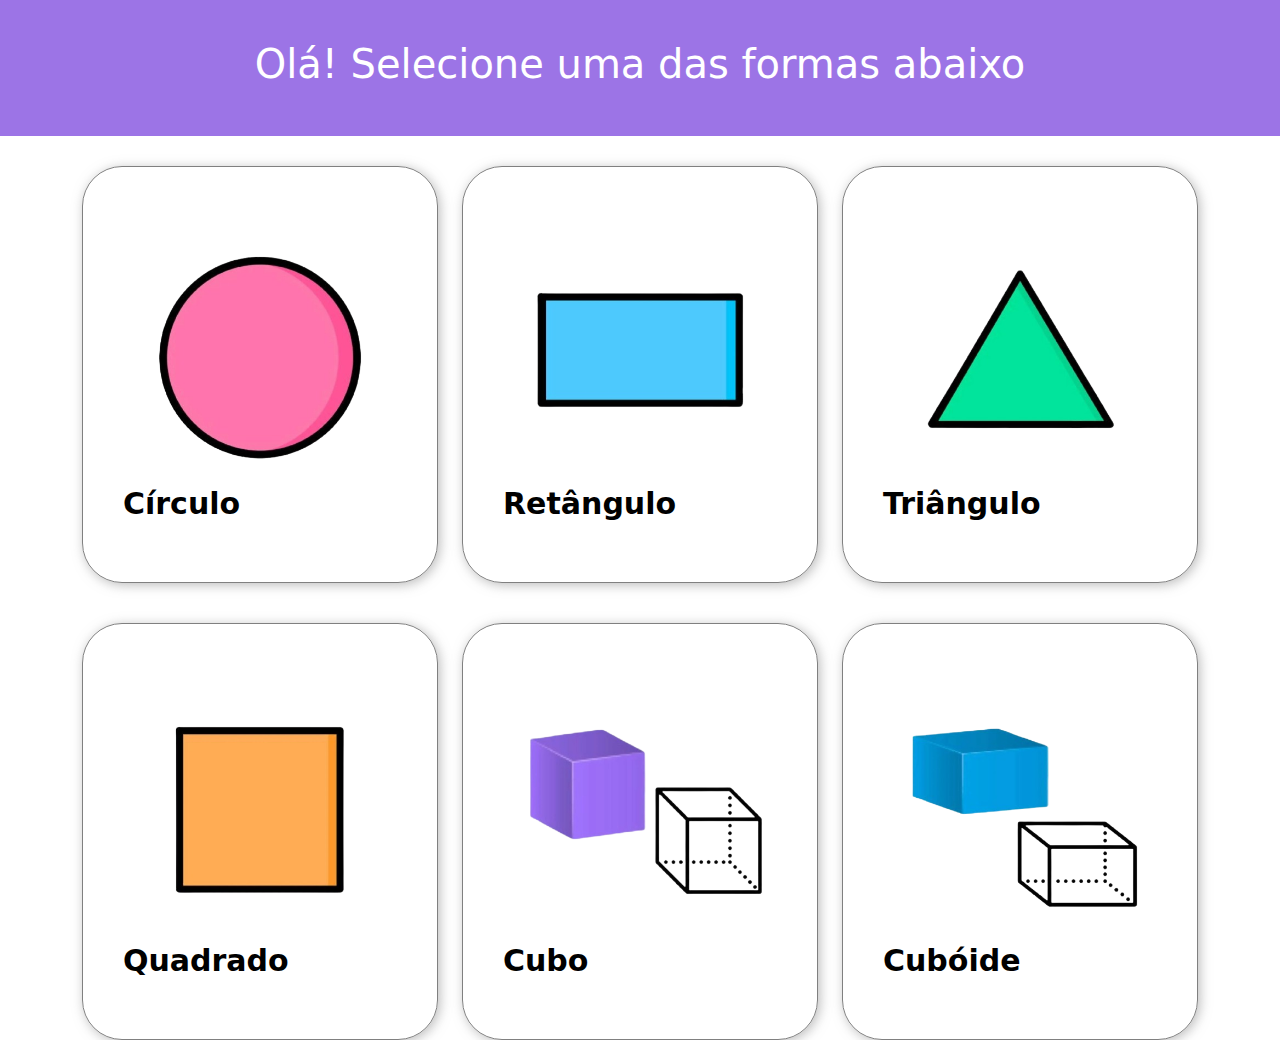
==== index.html @ ebcbe750 "initial commit" ====
<!DOCTYPE html>
<html lang="en">
<head>
    <meta charset="UTF-8">
    <meta name="viewport" content="width=device-width, initial-scale=1.0">
    <title>Aventureiros de Formas Proibidas</title>
    <link rel="stylesheet" href="css/estilo.css">
    <link rel="stylesheet" href="https://cdn.jsdelivr.net/npm/bootstrap@5.3.3/dist/css/bootstrap.min.css">
    <script src="https://cdn.jsdelivr.net/npm/@popperjs/core@2.11.8/dist/umd/popper.min.js" integrity="sha384-I7E8VVD/ismYTF4hNIPjVp/Zjvgyol6VFvRkX/vR+Vc4jQkC+hVqc2pM8ODewa9r" crossorigin="anonymous"></script>
    <script src="https://cdn.jsdelivr.net/npm/bootstrap@5.3.3/dist/js/bootstrap.min.js" integrity="sha384-0pUGZvbkm6XF6gxjEnlmuGrJXVbNuzT9qBBavbLwCsOGabYfZo0T0to5eqruptLy" crossorigin="anonymous"></script>
</head>
<body>
    <div class="main-container">
        <header class="header">
           <h1 class="text-center">Olá! Selecione uma das formas abaixo</h1>
        </header>
        <main class="container">
            <div class="row">
                <div class="col-sm-4 item">
                    <div class="forma-geometrica">
                        <a href="./circulo.html">
                            <img src="./img/circulo.png" class="card-img-top">
                            <div class="text">
                                <p>Círculo</p>
                            </div>
                        </a>
                    </div>
                </div>
                <div class="col-sm-4 item">
                    <div class="forma-geometrica">
                        <a href="./retangulo.html">
                            <img src="./img/retangulo.png" class="card-img-top">
                            <div class="text">
                                <p>Retângulo</p>
                            </div>
                        </a>
                    </div>
                </div>
                <div class="col-sm-4 item">
                    <div class="forma-geometrica">
                        <a href="./triangulo.html">
                            <img src="./img/triangulo.png" class="card-img-top">
                            <div class="text">
                                <p>Triângulo</p>
                            </div>
                        </a>
                    </div>
                </div>
            </div>

            <div class="row">
                <div class="col-sm-4 item">
                    <div class="forma-geometrica">
                        <a href="./quadrado.html">
                            <img src="./img/quadrado.png" class="card-img-top">
                            <div class="text">
                                <p>Quadrado</p>
                            </div>
                        </a>
                    </div>
                </div>
                <div class="col-sm-4 item">
                    <div class="forma-geometrica">
                        <a href="./cubo.html">
                            <img src="./img/cubo.png" class="card-img-top">
                            <div class="text">
                                <p>Cubo</p>
                            </div>
                        </a>
                    </div>
                </div>
                <div class="col-sm-4 item">
                    <div class="forma-geometrica">
                        <a href="./circulo.html">
                            <img src="./img/cuboide.png" class="card-img-top">
                            <div class="text">
                                <p>Cubóide</p>
                            </div>
                        </a>
                    </div>
                </div>
            </div>
        </main>
</body>

</html>
---- css/estilo.css ----
*{
    padding: 0;
    margin: 0;
}
.item{
    margin: 0 auto;
}
.header{
    padding: 40px;
    margin-bottom: 30px;
    background-color: rgb(156, 116, 230);
    color: white;
}
.forma-geometrica{
    display: flex;
    flex-direction: column;
    border-radius: 40px;
    border: 1px solid gray;
    padding: 40px;
    box-shadow: 2px 2px 12px rgba(158, 158, 158, 0.685);
}
.text p{
    font-size: 30px;
    font-weight: 700;
}

.item a{
    text-decoration: none;
    color: black;
}
.container{
    display: flex;
    flex-direction: column;
    gap: 40px;
}
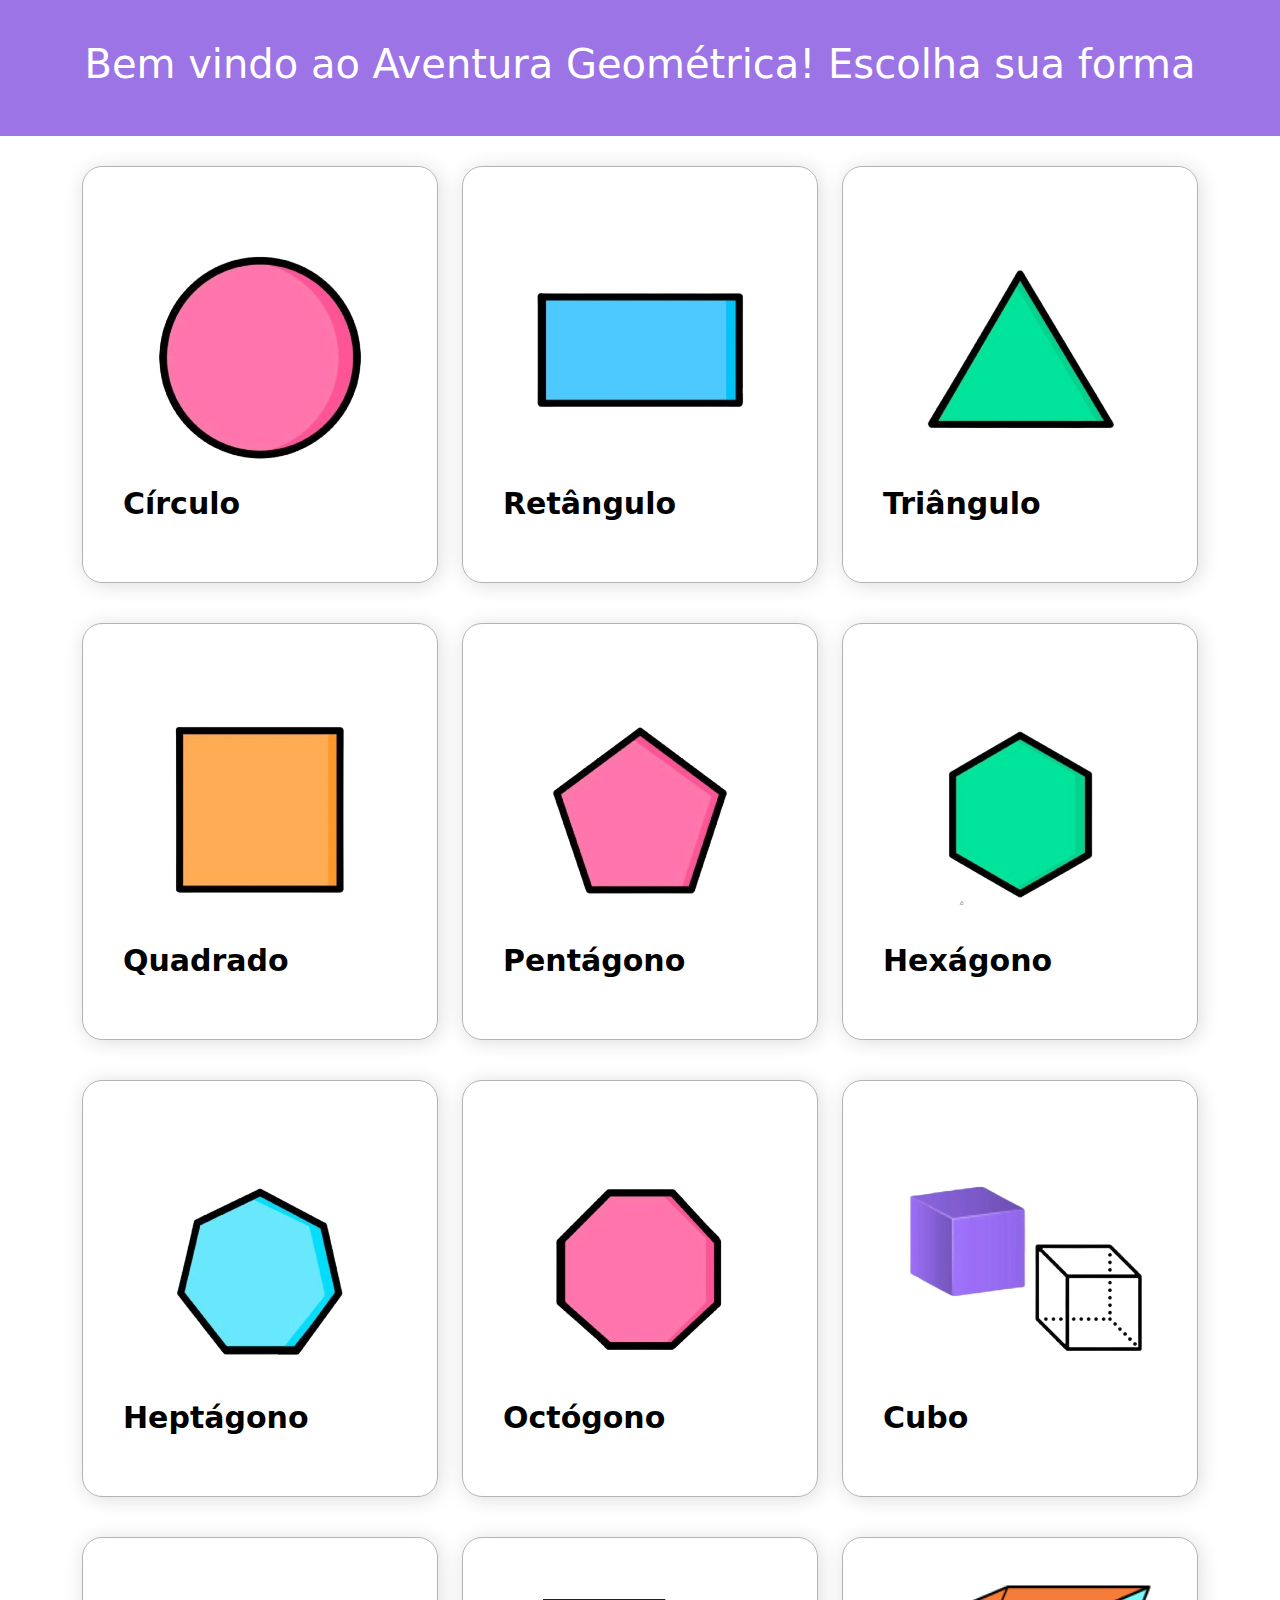
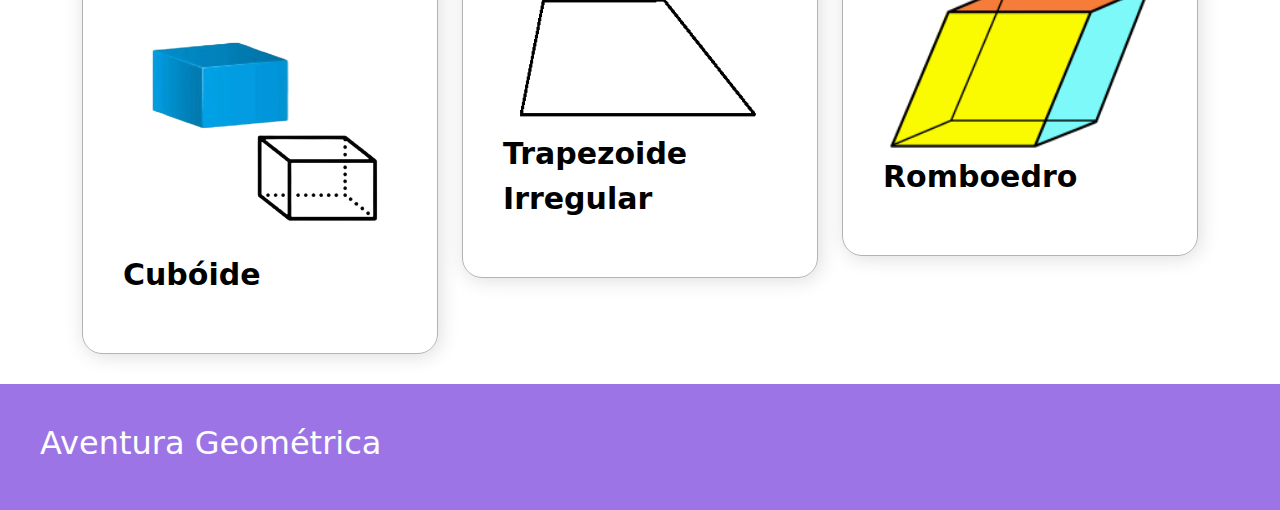
==== commit 83dd7a38: "adicionando mais formas e fazendo ajustes" ====
--- a/index.html
+++ b/index.html
@@ -12,11 +12,11 @@
 <body>
     <div class="main-container">
         <header class="header">
-           <h1 class="text-center">Olá! Selecione uma das formas abaixo</h1>
+           <h1 class="text-center">Bem vindo ao Aventura Geométrica! Escolha sua forma</h1>
         </header>
         <main class="container">
             <div class="row">
-                <div class="col-sm-4 item">
+                <div class="col-md-4 col-sm-12 item">
                     <div class="forma-geometrica">
                         <a href="./circulo.html">
                             <img src="./img/circulo.png" class="card-img-top">
@@ -26,7 +26,7 @@
                         </a>
                     </div>
                 </div>
-                <div class="col-sm-4 item">
+                <div class="col-md-4 col-sm-12 item">
                     <div class="forma-geometrica">
                         <a href="./retangulo.html">
                             <img src="./img/retangulo.png" class="card-img-top">
@@ -36,7 +36,7 @@
                         </a>
                     </div>
                 </div>
-                <div class="col-sm-4 item">
+                <div class="col-md-4 col-sm-12 item">
                     <div class="forma-geometrica">
                         <a href="./triangulo.html">
                             <img src="./img/triangulo.png" class="card-img-top">
@@ -49,7 +49,7 @@
             </div>
 
             <div class="row">
-                <div class="col-sm-4 item">
+                <div class="col-md-4 col-sm-12 item">
                     <div class="forma-geometrica">
                         <a href="./quadrado.html">
                             <img src="./img/quadrado.png" class="card-img-top">
@@ -59,7 +59,51 @@
                         </a>
                     </div>
                 </div>
-                <div class="col-sm-4 item">
+                <div class="col-md-4 col-sm-12 item">
+                    <div class="forma-geometrica">
+                        <a href="./pentagono.html">
+                            <img src="./img/pentagono.png" class="card-img-top">
+                            <div class="text">
+                                <p>Pentágono</p>
+                            </div>
+                        </a>
+                    </div>
+                </div>
+                
+                <div class="col-md-4 col-sm-12 item">
+                    <div class="forma-geometrica">
+                        <a href="./hexagono.html">
+                            <img src="./img/hexagono.png" class="card-img-top">
+                            <div class="text">
+                                <p>Hexágono</p>
+                            </div>
+                        </a>
+                    </div>
+                </div>
+            </div>
+
+            <div class="row">
+                <div class="col-md-4 col-sm-12 item">
+                    <div class="forma-geometrica">
+                        <a href="./heptagono.html">
+                            <img src="./img/heptagono.png" class="card-img-top">
+                            <div class="text">
+                                <p>Heptágono</p>
+                            </div>
+                        </a>
+                    </div>
+                </div>
+                <div class="col-md-4 col-sm-12 item">
+                    <div class="forma-geometrica">
+                        <a href="./octogono.html">
+                            <img src="./img/octogono.png" class="card-img-top">
+                            <div class="text">
+                                <p>Octógono</p>
+                            </div>
+                        </a>
+                    </div>
+                </div>
+                <div class="col-md-4 col-sm-12 item">
                     <div class="forma-geometrica">
                         <a href="./cubo.html">
                             <img src="./img/cubo.png" class="card-img-top">
@@ -69,9 +113,13 @@
                         </a>
                     </div>
                 </div>
-                <div class="col-sm-4 item">
+            </div>
+
+            <div class="row">
+                
+                <div class="col-md-4 col-sm-12 item">
                     <div class="forma-geometrica">
-                        <a href="./circulo.html">
+                        <a href="./cuboide.html">
                             <img src="./img/cuboide.png" class="card-img-top">
                             <div class="text">
                                 <p>Cubóide</p>
@@ -79,8 +127,31 @@
                         </a>
                     </div>
                 </div>
+                <div class="col-md-4 col-sm-12 item">
+                    <div class="forma-geometrica">
+                        <a href="./trapezoide_irregular.html">
+                            <img src="./img/trapezoide_irregular.png" class="card-img-top">
+                            <div class="text">
+                                <p>Trapezoide Irregular</p>
+                            </div>
+                        </a>
+                    </div>
+                </div>  
+                <div class="col-md-4 col-sm-12 item">
+                    <div class="forma-geometrica">
+                        <a href="./cuboide.html">
+                            <img src="./img/romboedro.png" class="card-img-top">
+                            <div class="text">
+                                <p>Romboedro</p>
+                            </div>
+                        </a>
+                    </div>
+                </div>    
             </div>
         </main>
+        <footer>
+            <h2>Aventura Geométrica</h2>
+        </footer>
 </body>
 
 </html>--- a/css/estilo.css
+++ b/css/estilo.css
@@ -14,10 +14,10 @@
 .forma-geometrica{
     display: flex;
     flex-direction: column;
-    border-radius: 40px;
-    border: 1px solid gray;
+    border-radius: 20px;
+    border: 1px solid rgb(179, 179, 179);
     padding: 40px;
-    box-shadow: 2px 2px 12px rgba(158, 158, 158, 0.685);
+    box-shadow: 2px 2px 20px rgb(221, 221, 221);
 }
 .text p{
     font-size: 30px;
@@ -33,3 +33,10 @@
     flex-direction: column;
     gap: 40px;
 }
+
+footer{
+    padding: 40px;
+    background-color: rgb(156, 116, 230);
+    color: white;
+    margin-top: 30px;
+}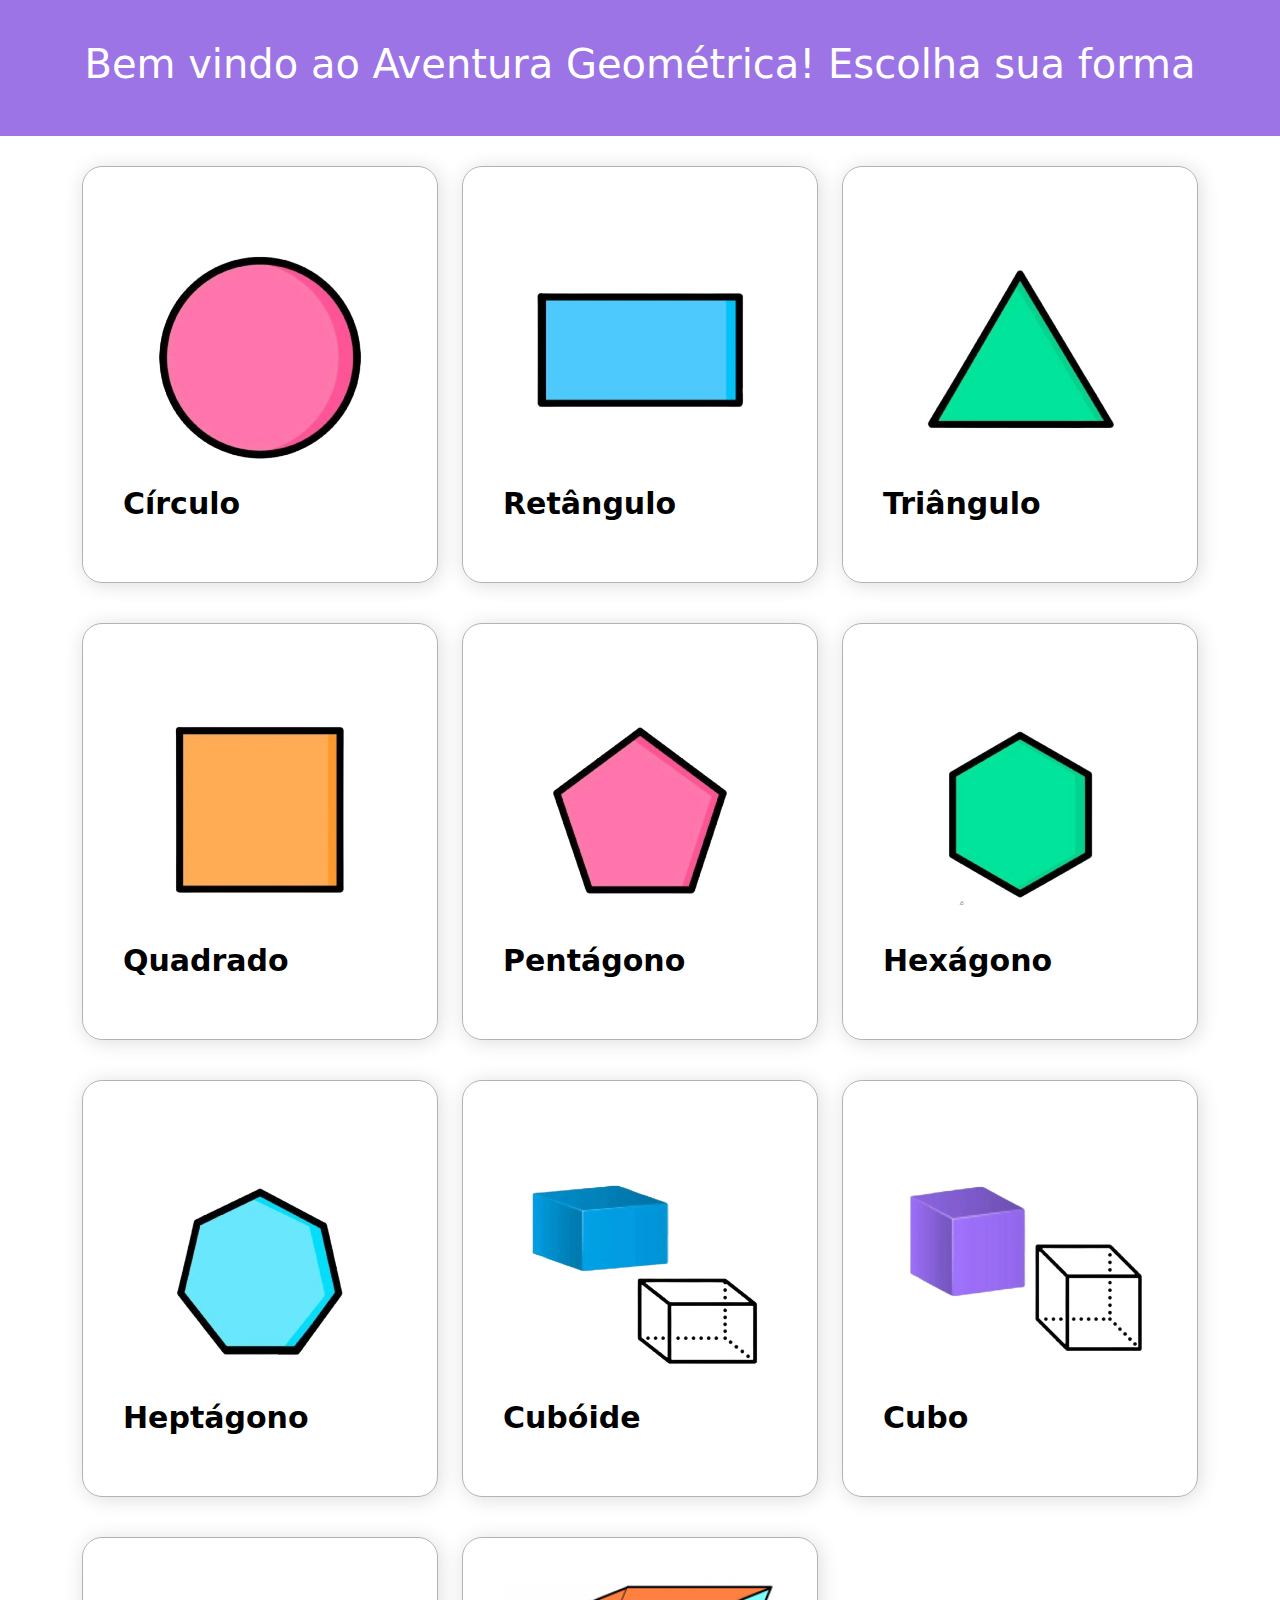
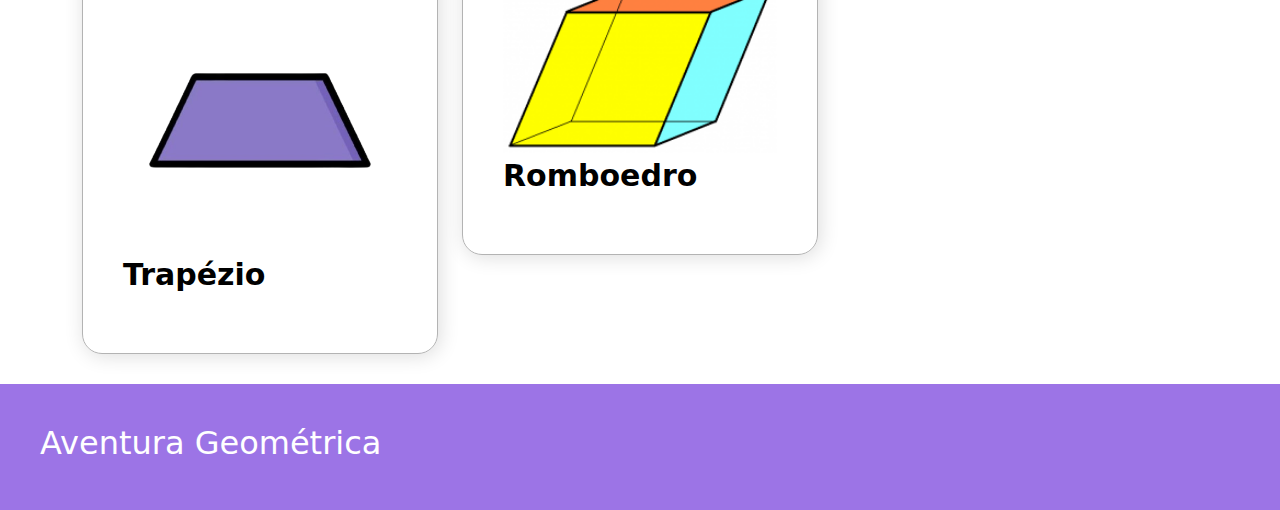
==== commit 59530eb4: "adicionando o restantes das formas geometricas e um botao de voltar" ====
--- a/index.html
+++ b/index.html
@@ -95,10 +95,10 @@
                 </div>
                 <div class="col-md-4 col-sm-12 item">
                     <div class="forma-geometrica">
-                        <a href="./octogono.html">
-                            <img src="./img/octogono.png" class="card-img-top">
+                        <a href="./cuboide.html">
+                            <img src="./img/cuboide.png" class="card-img-top">
                             <div class="text">
-                                <p>Octógono</p>
+                                <p>Cubóide</p>
                             </div>
                         </a>
                     </div>
@@ -116,37 +116,27 @@
             </div>
 
             <div class="row">
-                
                 <div class="col-md-4 col-sm-12 item">
                     <div class="forma-geometrica">
-                        <a href="./cuboide.html">
-                            <img src="./img/cuboide.png" class="card-img-top">
+                        <a href="./trapezio.html">
+                            <img src="./img/trapezio.png" class="card-img-top">
                             <div class="text">
-                                <p>Cubóide</p>
-                            </div>
-                        </a>
-                    </div>
-                </div>
-                <div class="col-md-4 col-sm-12 item">
-                    <div class="forma-geometrica">
-                        <a href="./trapezoide_irregular.html">
-                            <img src="./img/trapezoide_irregular.png" class="card-img-top">
-                            <div class="text">
-                                <p>Trapezoide Irregular</p>
+                                <p>Trapézio</p>
                             </div>
                         </a>
                     </div>
                 </div>  
                 <div class="col-md-4 col-sm-12 item">
                     <div class="forma-geometrica">
-                        <a href="./cuboide.html">
+                        <a href="./romboedro.html">
                             <img src="./img/romboedro.png" class="card-img-top">
                             <div class="text">
                                 <p>Romboedro</p>
                             </div>
                         </a>
                     </div>
-                </div>    
+                </div> 
+                <div class="col-sm-4"></div>   
             </div>
         </main>
         <footer>
